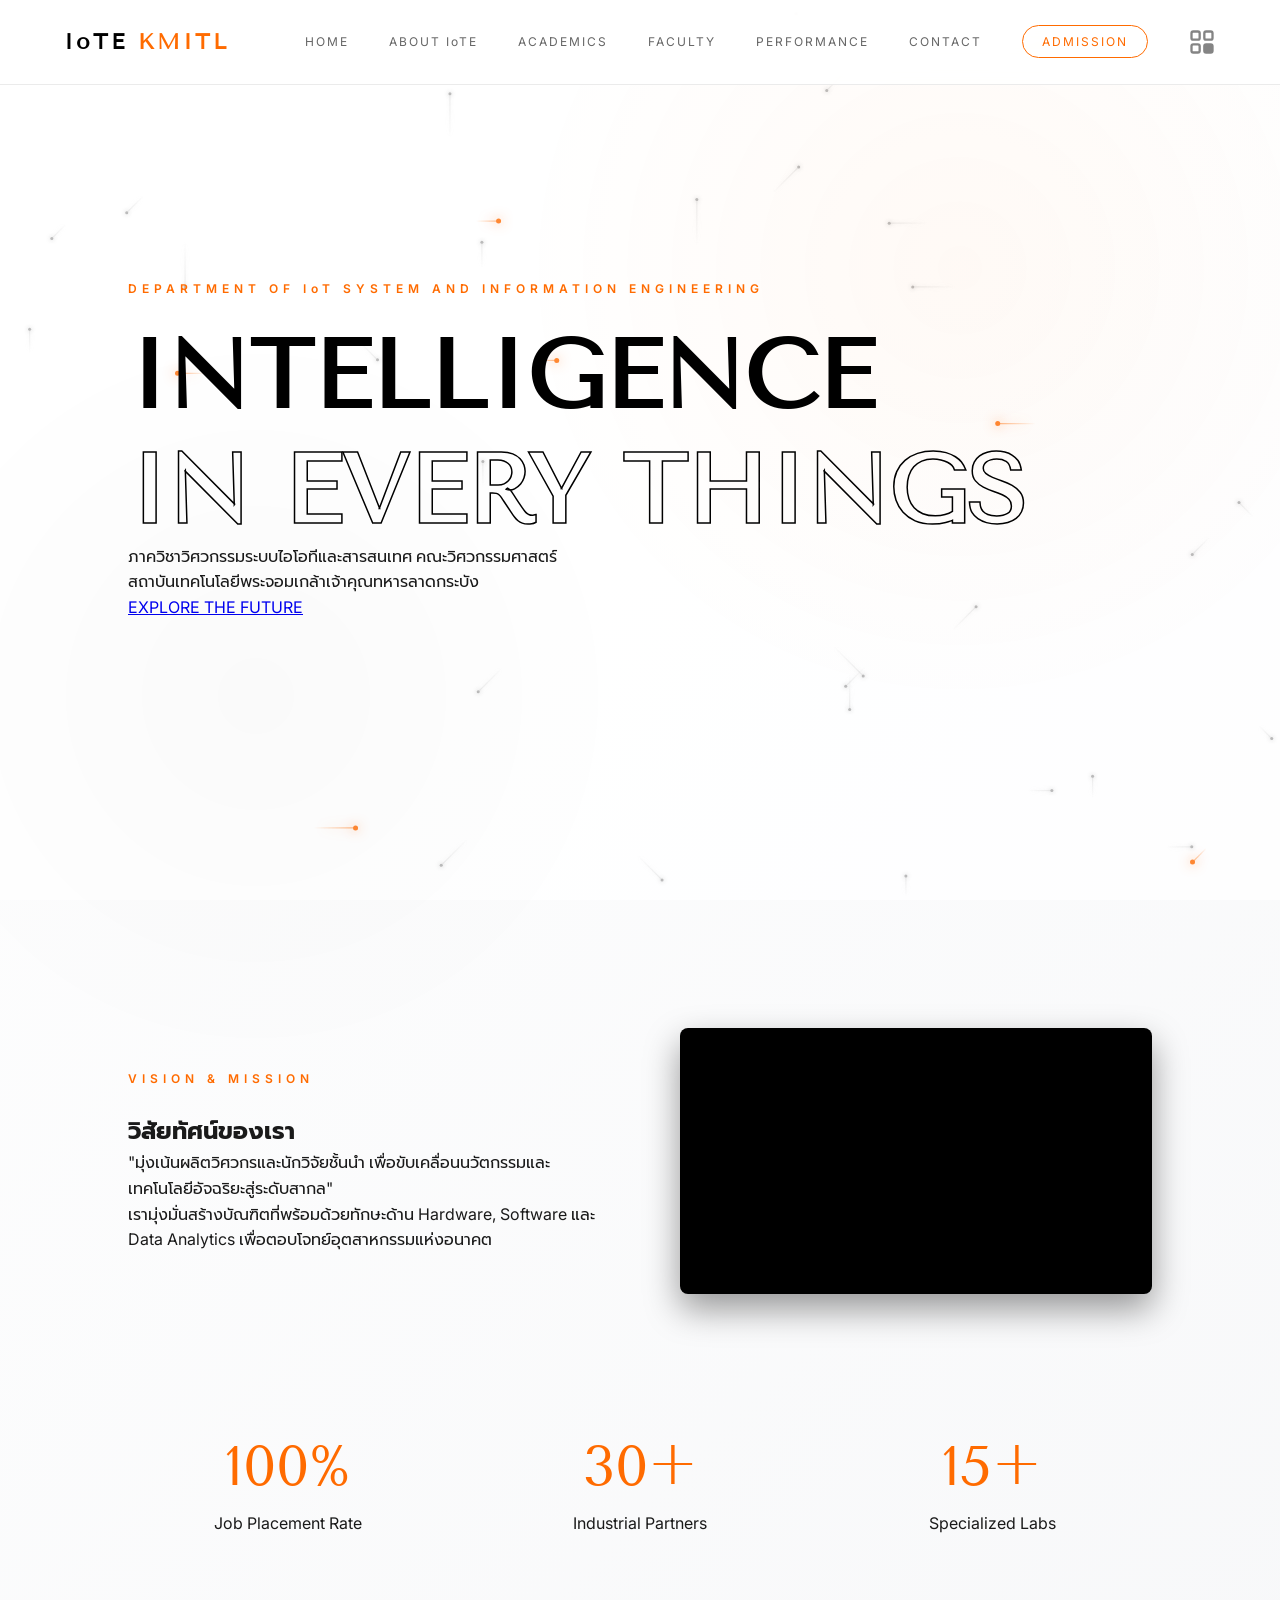
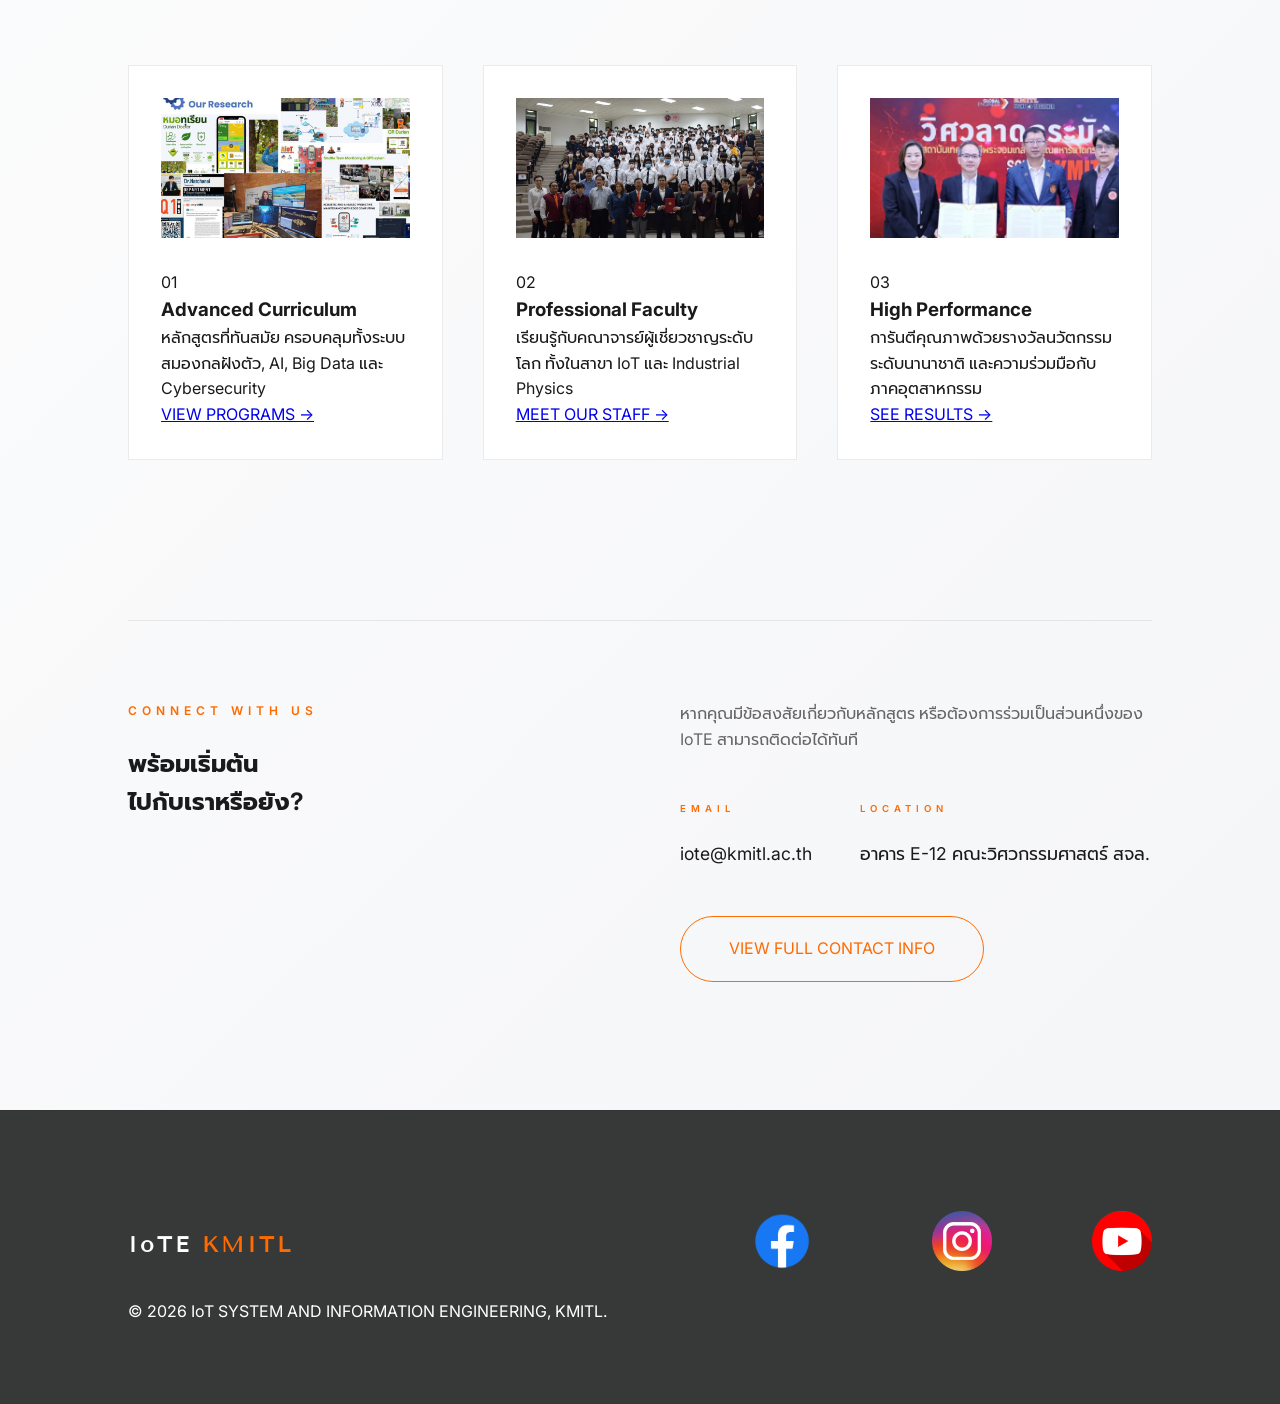
==== index.html @ aef11552 "Add files via upload" ====
<!DOCTYPE html>
<html lang="th">
<head>
    <meta charset="UTF-8">
    <meta name="viewport" content="width=device-width, initial-scale=1.0">
    <title>IoTE KMITL | Home - วิศวกรรมระบบไอโอทีและสารสนเทศ</title>
    <link href="https://fonts.googleapis.com/css2?family=Inter:wght@100;300;400;600&family=Tenor+Sans&family=Prompt:wght@200;400;600&display=swap" rel="stylesheet">
    <link rel="stylesheet" href="style.css">
</head>
<body>

    <canvas id="starfield"></canvas>
    <div class="glow-orb"></div>

    <nav>
    <div class="logo">IoTE <span>KMITL</span></div>
    <ul class="nav-links">
        <li><a href="index.html">HOME</a></li>
        <li><a href="about.html">ABOUT IoTE</a></li>
        <li><a href="academics.html">ACADEMICS</a></li>
        <li><a href="faculty.html">FACULTY</a></li>
        <li><a href="performance.html">PERFORMANCE</a></li>
        <li><a href="contact.html">CONTACT</a></li>
        <li><a href="admission.html" class="nav-btn">ADMISSION</a></li>
        <li>
            <a href="play.html" class="magic-portal" title="Intelligence Hub">
                <svg width="28" height="28" viewBox="0 0 24 24" fill="none" xmlns="http://www.w3.org/2000/svg">
                    <rect x="3" y="3" width="7" height="7" rx="1.5" stroke="currentColor" stroke-width="2"/>
                    <rect x="14" y="3" width="7" height="7" rx="1.5" stroke="currentColor" stroke-width="2"/>
                    <rect x="3" y="14" width="7" height="7" rx="1.5" stroke="currentColor" stroke-width="2"/>
                    <rect x="14" y="14" width="7" height="7" rx="1.5" stroke="currentColor" stroke-width="2" fill="currentColor"/>
                </svg>
            </a>
        </li>
    </ul>
</nav>

    <header class="hero">
        <div class="hero-content">
            <span class="label reveal">DEPARTMENT OF IoT SYSTEM AND INFORMATION ENGINEERING</span>
            <h1 class="reveal">INTELLIGENCE <br><span>IN EVERY THINGS</span></h1>
            <p class="reveal">ภาควิชาวิศวกรรมระบบไอโอทีและสารสนเทศ คณะวิศวกรรมศาสตร์ <br>สถาบันเทคโนโลยีพระจอมเกล้าเจ้าคุณทหารลาดกระบัง</p>
            <div class="hero-btns reveal">
                <a href="#intro" class="scroll-down-link">
                    EXPLORE THE FUTURE <br>
                    <span class="mouse"><span class="wheel"></span></span>
                </a>
            </div>
        </div>
    </header>

    <section id="intro" class="container">
        <div class="section-grid align-center">
            <div class="reveal">
                <span class="label">VISION & MISSION</span>
                <h2>วิสัยทัศน์ของเรา</h2>
                <p class="lead">"มุ่งเน้นผลิตวิศวกรและนักวิจัยชั้นนำ เพื่อขับเคลื่อนนวัตกรรมและเทคโนโลยีอัจฉริยะสู่ระดับสากล"</p>
                <p>เรามุ่งมั่นสร้างบัณฑิตที่พร้อมด้วยทักษะด้าน Hardware, Software และ Data Analytics เพื่อตอบโจทย์อุตสาหกรรมแห่งอนาคต</p>
            </div>
            
            <div class="reveal main-img" style="position: relative; padding-bottom: 56.25%; height: 0; overflow: hidden; border-radius: 8px; background: #000; box-shadow: 0 15px 35px rgba(0,0,0,0.4);">
                <iframe 
                    src="https://www.youtube.com/embed/yVEvCxeXNRc" 
                    style="position: absolute; top: 0; left: 0; width: 100%; height: 100%; border: 0;" 
                    title="IoTE KMITL YouTube Video" 
                    allow="accelerometer; autoplay; clipboard-write; encrypted-media; gyroscope; picture-in-picture; web-share" 
                    referrerpolicy="strict-origin-when-cross-origin" 
                    allowfullscreen>
                </iframe>
            </div>
        </div>

        <div class="stats-grid reveal">
            <div class="stat-item">
                <div class="stat-num">100%</div>
                <p>Job Placement Rate</p>
            </div>
            <div class="stat-item">
                <div class="stat-num">30+</div>
                <p>Industrial Partners</p>
            </div>
            <div class="stat-item">
                <div class="stat-num">15+</div>
                <p>Specialized Labs</p>
            </div>
        </div>

        <div class="grid-3">
            <div class="info-card reveal">
                <div class="card-image-box">
                    <span>[ PHOTO ]</span>
                    <img src="7.jpg" style="max-width:120%;" alt="" onerror="this.style.display='none'">
                </div>
                <div class="card-num">01</div>
                <h3>Advanced Curriculum</h3>
                <p>หลักสูตรที่ทันสมัย ครอบคลุมทั้งระบบสมองกลฝังตัว, AI, Big Data และ Cybersecurity</p>
                <a href="academics.html" class="card-link">VIEW PROGRAMS →</a>
            </div>
            
            <div class="info-card reveal" style="transition-delay: 0.1s;">
                <div class="card-image-box">
                    <span>[ PHOTO ]</span>
                    <img src="5.jpg" style="max-width:120%;" alt="" onerror="this.style.display='none'">
                </div>
                <div class="card-num">02</div>
                <h3>Professional Faculty</h3>
                <p>เรียนรู้กับคณาจารย์ผู้เชี่ยวชาญระดับโลก ทั้งในสาขา IoT และ Industrial Physics</p>
                <a href="faculty.html" class="card-link">MEET OUR STAFF →</a>
            </div>

            <div class="info-card reveal" style="transition-delay: 0.2s;">
                <div class="card-image-box">
                    <span>[ PHOTO ]</span>
                    <img src="6.jpg" style="max-width:120%;" alt="" onerror="this.style.display='none'">
                </div>
                <div class="card-num">03</div>
                <h3>High Performance</h3>
                <p>การันตีคุณภาพด้วยรางวัลนวัตกรรมระดับนานาชาติ และความร่วมมือกับภาคอุตสาหกรรม</p>
                <a href="performance.html" class="card-link">SEE RESULTS →</a>
            </div>
        </div>

        <div class="section-grid reveal" style="margin-top: 10rem; border-top: 1px solid var(--border); padding-top: 5rem;">
            <div>
                <span class="label">CONNECT WITH US</span>
                <h2>พร้อมเริ่มต้น<br>ไปกับเราหรือยัง?</h2>
            </div>
            <div>
                <p style="margin-bottom: 3rem; color: var(--dim-text);">หากคุณมีข้อสงสัยเกี่ยวกับหลักสูตร หรือต้องการร่วมเป็นส่วนหนึ่งของ IoTE สามารถติดต่อได้ทันที</p>
                <div style="display: flex; gap: 3rem; flex-wrap: wrap; margin-bottom: 3rem;">
                    <div>
                        <span class="label" style="font-size: 0.6rem;">EMAIL</span>
                        <p style="color: var(--text); font-size: 1.1rem; font-weight: 400;">iote@kmitl.ac.th</p>
                    </div>
                    <div>
                        <span class="label" style="font-size: 0.6rem;">LOCATION</span>
                        <p style="color: var(--text); font-size: 1.1rem; font-weight: 400;">อาคาร E-12 คณะวิศวกรรมศาสตร์ สจล.</p>
                    </div>
                </div>
                <a href="contact.html" class="nav-btn" style="padding: 1.2rem 3rem; display: inline-block;">VIEW FULL CONTACT INFO</a>
            </div>
        </div>
    </section>

    <footer>
        <div class="footer-content">
            <div class="logo">IoTE <span>KMITL</span></div>
            <div class="social-links">
    <a href=""><img src="Facebook.png" alt="Facebook" class="social-icon"></a>
    <a href="#"><img src="instagram.png" alt="LinkedIn" class="social-icon"></a>
    <a href="https://www.youtube.com/@iote_kmitl"><img src="Youtube.png" alt="YouTube" class="social-icon" style="width: 60px;"></a>
</div>
        </div>
        <div class="footer-bottom">
            <p>&copy; 2026 IoT SYSTEM AND INFORMATION ENGINEERING, KMITL.</p>
        </div>
    </footer>

    <script src="script.js"></script>
</body>
</html>
---- style.css ----
:root {
    --bg: #ffffff;
    --text: #1a1a1a;
    --accent: #ff6b00; /* สีส้ม KMITL ที่คุณตั้งไว้ */
    --dim-text: #666;
    --border: rgba(0, 0, 0, 0.08);
    --placeholder-bg: #f4f4f4;
}

/* --- ทุกอย่างคงเดิมตามโค้ดที่คุณส่งมา --- */
* { margin: 0; padding: 0; box-sizing: border-box; }
body { background-color: var(--bg); color: var(--text); font-family: 'Inter', 'Prompt', sans-serif; line-height: 1.6; overflow-x: hidden; }
#starfield { position: fixed; top: 0; left: 0; width: 100%; height: 100%; z-index: -2; background: #ffffff; }

/* --- LOGO & NAV (ใช้สีส้มที่ span และ hover) --- */
.logo { font-family: 'Tenor Sans', sans-serif; font-size: 1.4rem; font-weight: bold; letter-spacing: 3px; color: #000; }
.logo span { color: var(--accent); } /* ส้มที่คำว่า KMITL */

nav { position: fixed; top: 0; width: 100%; z-index: 1000; padding: 1.5rem 5%; display: flex; justify-content: space-between; align-items: center; backdrop-filter: blur(15px); border-bottom: 1px solid var(--border); background: rgba(255, 255, 255, 0.85); }
.nav-links { display: flex; list-style: none; gap: 2.5rem; }
.nav-links a { text-decoration: none; color: var(--dim-text); font-size: 0.75rem; letter-spacing: 2px; transition: 0.3s; }

/* เพิ่มสีส้มตอน Hover เมนู */
.nav-links a:hover, .nav-links a.active { color: var(--accent); } 

/* ปุ่ม Admission ปรับให้ขอบเป็นสีส้มเพื่อความเด่น */
.nav-btn { border: 1.5px solid var(--accent); padding: 0.5rem 1.2rem; border-radius: 50px; color: var(--accent) !important; text-decoration: none; transition: 0.3s; }
.nav-btn:hover { background: var(--accent); color: #fff !important; }

/* --- HERO --- */
.hero { height: 100vh; display: flex; align-items: center; padding: 0 10%; }
.label { color: var(--accent); font-size: 0.75rem; letter-spacing: 5px; margin-bottom: 1.5rem; display: block; font-weight: 600; }
h1 { font-family: 'Tenor Sans', sans-serif; font-size: clamp(3rem, 8vw, 6rem); line-height: 1.1; color: #000; }

/* ส่วนที่เป็นตัวหนังสือโปร่งแสง ให้ขอบเป็นสีส้มถ้าต้องการเน้น หรือปล่อยเป็นสีดำตามเดิมก็ได้ */
h1 span { display: block; margin-top: 10px; -webkit-text-stroke: 1.5px #000; -webkit-text-fill-color: transparent; }

/* --- IMAGE PLACEHOLDERS (คงเดิม) --- */
.image-placeholder {
    background-color: var(--placeholder-bg);
    
    display: flex;
    align-items: center;
    justify-content: center;
    overflow: hidden;
    position: relative;
    border-radius: 4px;
    color: #bbb;
    font-size: 0.8rem;
    letter-spacing: 1px;
}
.image-placeholder img {
    position: absolute;
    width: 100%;
    height: 100%;
    object-fit: cover;
    transition: transform 0.6s cubic-bezier(0.16, 1, 0.3, 1);
}
.image-placeholder:hover img { transform: scale(1.05); }

.main-img {
    aspect-ratio: 4/3;
    width: 100%;
    box-shadow: 20px 20px 60px rgba(0,0,0,0.05);
}

.card-image-box {
    width: 100%;
    aspect-ratio: 16/9;
    background: var(--placeholder-bg);
    margin-bottom: 2rem;
    display: flex;
    align-items: center;
    justify-content: center;
    color: #ccc;
    font-size: 0.7rem;
    overflow: hidden;
}

/* --- GRID & STATS (ใช้สีส้มที่ตัวเลข) --- */
.container { padding: 8rem 10%; }
.section-grid { display: grid; grid-template-columns: 1fr 1fr; gap: 5rem; }
.align-center { align-items: center; }
.stats-grid { display: grid; grid-template-columns: repeat(3, 1fr); gap: 2rem; margin: 8rem 0; text-align: center; }
.stat-num { font-size: 3.5rem; font-family: 'Tenor Sans', sans-serif; color: var(--accent); }

.grid-3 { display: grid; grid-template-columns: repeat(auto-fit, minmax(300px, 1fr)); gap: 2.5rem; margin-top: 6rem; }
.info-card { background: #fff; padding: 2rem; border: 1px solid var(--border); transition: 0.5s; }

/* ขอบการ์ดเปลี่ยนเป็นสีส้มเมื่อ Hover */
.info-card:hover { transform: translateY(-10px); border-color: var(--accent); }

/* --- FOOTER & REVEAL (คงเดิม) --- */
footer { padding: 5rem 10%; border-top: 1px solid var(--border); background-color: #373939; color: #fff; }
.footer-content { display: flex; justify-content: space-between; align-items: center; }
.reveal { opacity: 0; transform: translateY(30px); transition: 1.2s ease-out; }
.reveal.active { opacity: 1; transform: translateY(0); }
/* --- สำหรับ Logo ใน Header (ด้านบน) --- */
nav .logo {
    color: #000000; /* เปลี่ยนสีคำว่า IoTE ด้านบนตรงนี้ (ตัวอย่างนี้คือสีดำ) */
}

/* --- สำหรับ Logo ใน Footer (ด้านล่าง) --- */
footer .logo {
    color: #ffffff; /* เปลี่ยนสีคำว่า IoTE ด้านล่างตรงนี้ (ตัวอย่างนี้คือสีขาว) */
}

/* จัดกลุ่มไอคอนให้อยู่ในแนวนอนและมีช่องว่างห่างกันพอดี */
.social-links {
    display: flex;
    gap: 5rem; /* ระยะห่างระหว่างไอคอน ปรับลดเพิ่มได้ตามชอบ */
    align-items: center;
}

/* กำหนดขนาดของไอคอน */
.social-icon {
    width: 100px; /* ปรับขนาดความกว้างของไอคอน */
    height: auto;
    transition: transform 0.3s ease, opacity 0.3s ease;
}

/* ทำให้รูปไอคอนสว่างขึ้นหรือขยับนิดๆ เวลานำเมาส์ไปชี้ */
.social-links a:hover .social-icon {
    transform: scale(1.1); /* ขยายใหญ่ขึ้น 10% */
    opacity: 0.8;
}

/* --- 1. ปรับสีพื้นหลังหลักให้เป็นสีเทาอมขาวนิดๆ ดูผู้ดีและสบายตา --- */
body { 
    background: linear-gradient(135deg, #ffffff 0%, #f4f5f7 100%); 
    color: var(--text); 
    font-family: 'Inter', 'Prompt', sans-serif; 
    line-height: 1.6; 
    overflow-x: hidden; 
}

/* ลบโค้ด #starfield เดิมทิ้งไปได้เลยครับ */

/* --- 2. สร้างออร่าแสงสีส้ม KMITL แบบจางมากๆ (ไม่กวนสายตา) --- */
.glow-orb {
    position: fixed;
    top: -20vh;
    right: -10vw;
    width: 70vw;
    height: 70vw;
    /* แสงสีส้มจางๆ ความเข้มแค่ 4% */
    background: radial-gradient(circle, rgba(255, 107, 0, 0.04) 0%, rgba(255, 255, 255, 0) 70%);
    border-radius: 50%;
    z-index: -2;
    pointer-events: none;
    animation: pulseAura 20s ease-in-out infinite alternate;
}

/* --- 3. เพิ่มแสงอีกวงซ้ายล่าง เพื่อให้เว็บดูมีมิติสมดุล --- */
.glow-orb::after {
    content: '';
    position: fixed;
    bottom: -20vh;
    left: -10vw;
    width: 60vw;
    height: 60vw;
    /* แสงสีเทาจางๆ */
    background: radial-gradient(circle, rgba(0, 0, 0, 0.02) 0%, rgba(255, 255, 255, 0) 70%);
    border-radius: 50%;
    animation: pulseAura 15s ease-in-out infinite alternate-reverse;
}

/* --- 4. แอนิเมชันให้แสงขยับช้าๆ (ช้าจนแทบไม่สังเกตเห็น แต่ดูมีชีวิต) --- */
@keyframes pulseAura {
    0% { transform: scale(1) translate(0, 0); }
    100% { transform: scale(1.1) translate(-20px, 30px); }
}
/* สไตล์สำหรับ Magic Portal ในเมนู */
.magic-portal {
    display: flex;
    align-items: center;
    justify-content: center;
    color: var(--text);
    transition: all 0.3s ease;
    opacity: 0.8;
}
.magic-portal:hover {
    opacity: 1;
    transform: scale(1.1);
    color: var(--accent);
}

body { 
    /* พื้นหลังสีขาวอมเทานิดๆ ให้ดูหรูหรา */
    background-color: #fcfcfc; 
    color: var(--text); 
    font-family: 'Inter', 'Prompt', sans-serif; 
    line-height: 1.6; 
    overflow-x: hidden; 
}

#starfield { 
    position: fixed; 
    top: 0; 
    left: 0; 
    width: 100%; 
    height: 100%; 
    z-index: -2; 
    /* ทำให้แอนิเมชันดูจางลง ไม่กวนตัวหนังสือ */
    opacity: 0.8; 
    pointer-events: none;
}
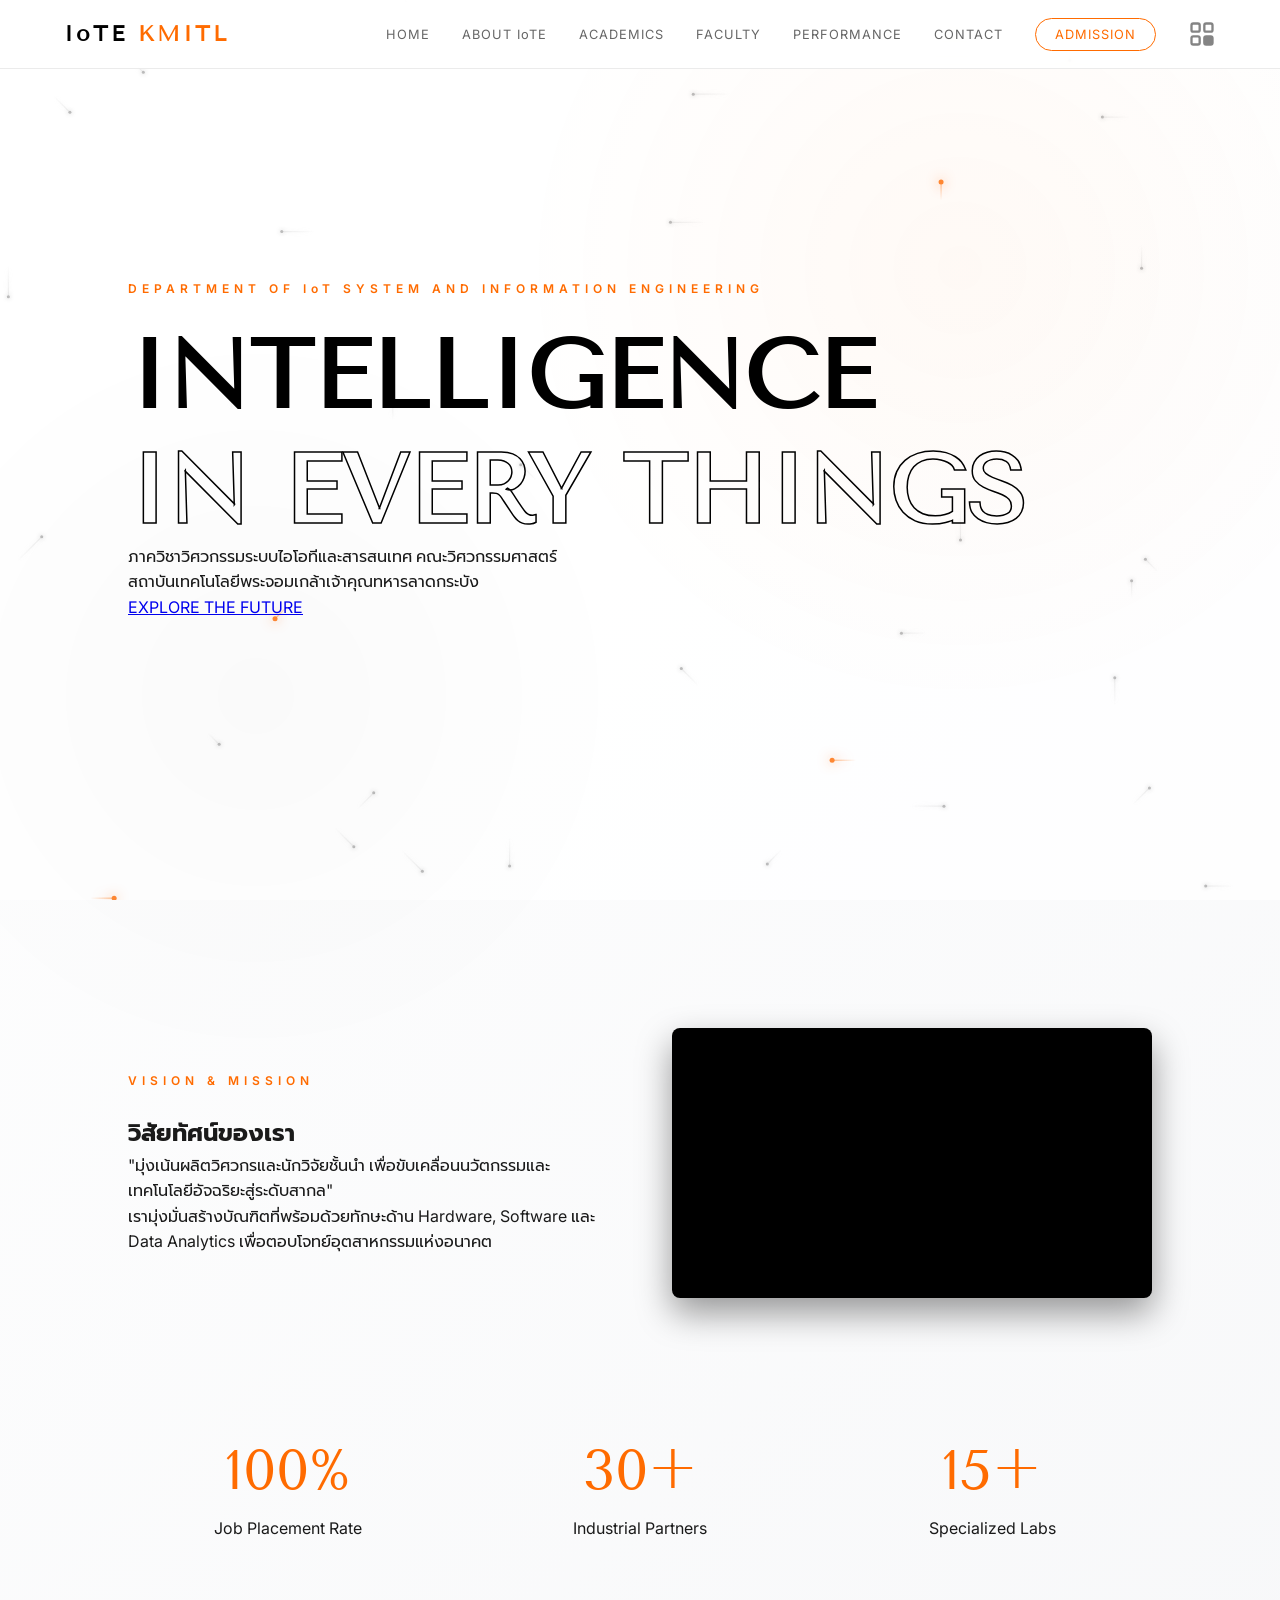
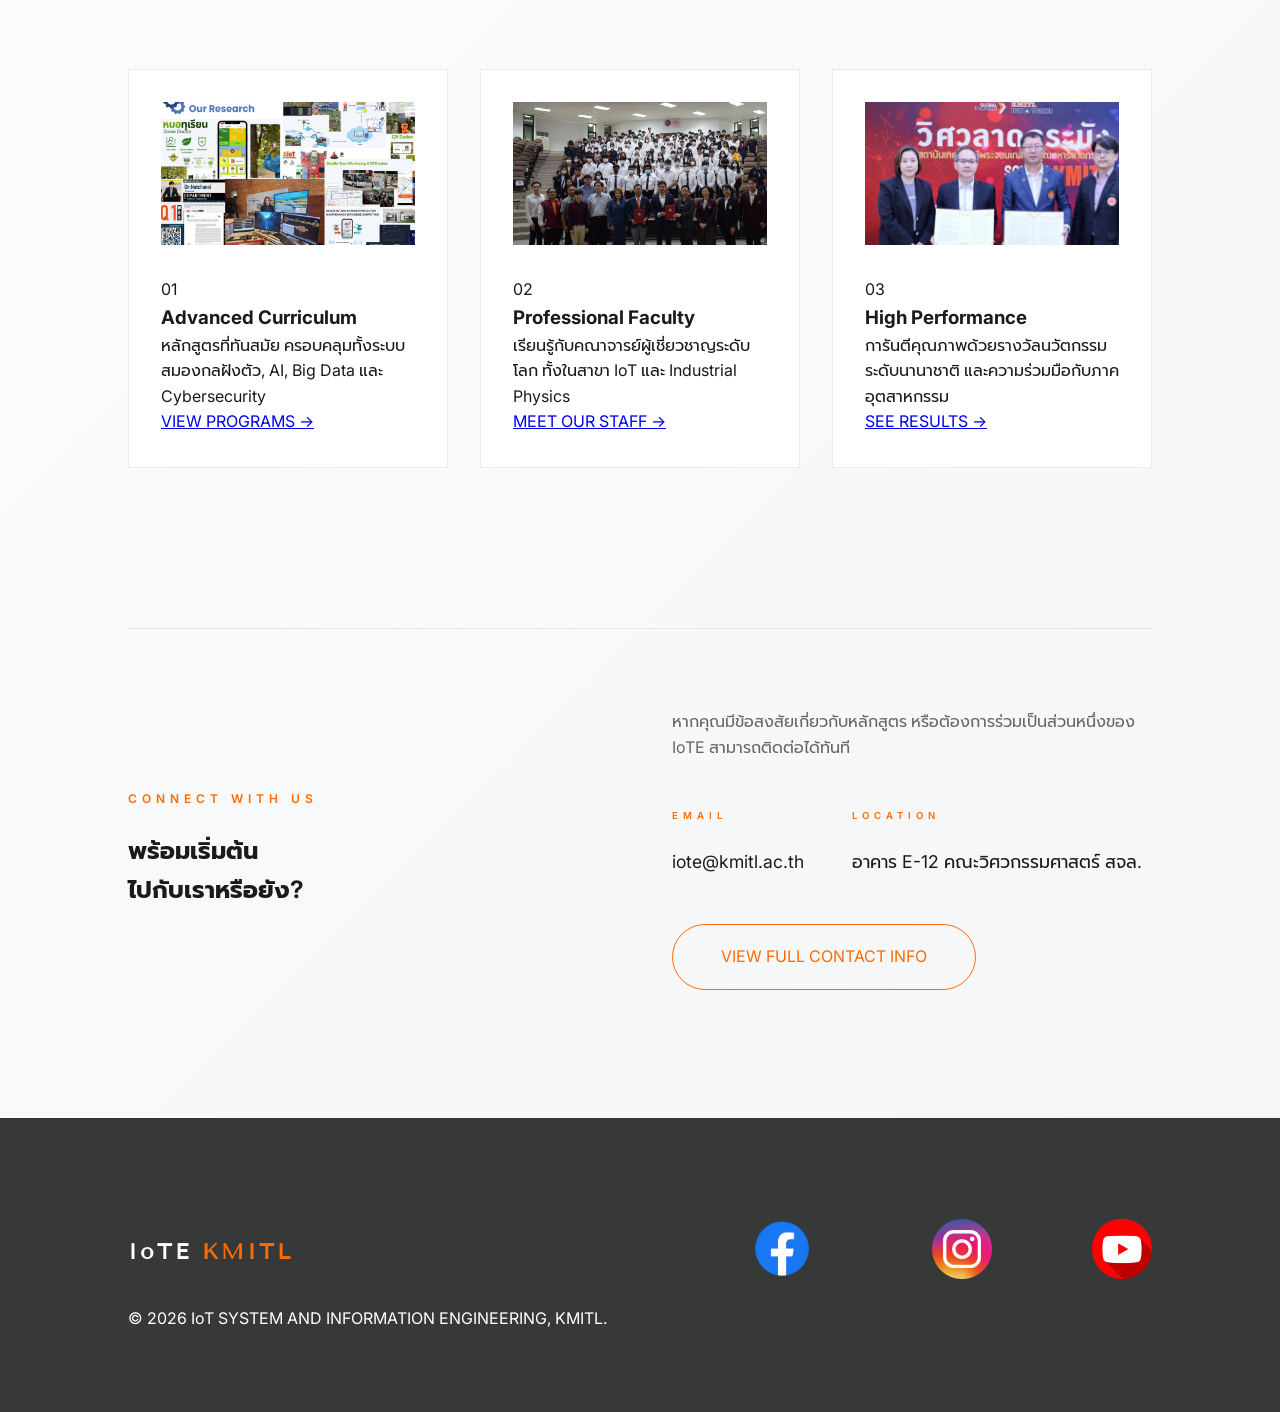
==== commit bf8be713: "Update index.html" ====
--- a/index.html
+++ b/index.html
@@ -14,6 +14,11 @@
 
     <nav>
     <div class="logo">IoTE <span>KMITL</span></div>
+        <div class="menu-toggle" id="mobile-menu">
+        <span class="bar"></span>
+        <span class="bar"></span>
+        <span class="bar"></span>
+    </div>
     <ul class="nav-links">
         <li><a href="index.html">HOME</a></li>
         <li><a href="about.html">ABOUT IoTE</a></li>
@@ -158,4 +163,5 @@
 
     <script src="script.js"></script>
 </body>
-</html>+
+</html>
--- a/style.css
+++ b/style.css
@@ -204,4 +204,149 @@
     /* ทำให้แอนิเมชันดูจางลง ไม่กวนตัวหนังสือ */
     opacity: 0.8; 
     pointer-events: none;
-}+}
+/* --- ส่วนที่ 1: ค่าพื้นฐานสำหรับทุกหน้าจอ (เน้น Desktop เป็นหลัก) --- */
+:root {
+    --bg: #fcfcfc;
+    --text: #1a1a1a;
+    --accent: #ff6b00;
+    --dim-text: #666;
+    --border: rgba(0, 0, 0, 0.08);
+}
+
+* { margin: 0; padding: 0; box-sizing: border-box; }
+
+body { 
+    background-color: var(--bg); 
+    color: var(--text); 
+    font-family: 'Inter', 'Prompt', sans-serif; 
+    overflow-x: hidden; 
+}
+
+/* Navigation - ปรับให้ยืดหยุ่น */
+nav { 
+    position: fixed; top: 0; width: 100%; z-index: 1000; 
+    padding: 1rem 5%; 
+    display: flex; justify-content: space-between; align-items: center; 
+    backdrop-filter: blur(15px); background: rgba(255, 255, 255, 0.85);
+    border-bottom: 1px solid var(--border);
+}
+
+.nav-links { display: flex; list-style: none; gap: 2rem; align-items: center; }
+.nav-links a { text-decoration: none; color: var(--dim-text); font-size: 0.8rem; letter-spacing: 1px; }
+
+/* Grid System - จุดสำคัญที่ทำให้คอมไม่เพี้ยน */
+.section-grid { 
+    display: grid; 
+    grid-template-columns: 1fr 1fr; /* คอมพิวเตอร์แบ่ง 2 คอลัมน์ */
+    gap: 4rem; 
+    align-items: center;
+}
+
+.grid-3 { 
+    display: grid; 
+    grid-template-columns: repeat(3, 1fr); /* คอมพิวเตอร์แบ่ง 3 คอลัมน์ */
+    gap: 2rem; 
+}
+
+/* --- ส่วนที่ 2: ปรับแต่งเมื่อเปิดในมือถือ (หน้าจอเล็กกว่า 768px) --- */
+@media (max-width: 768px) {
+    nav {
+        padding: 1rem 3%;
+    }
+
+    .nav-links {
+        display: none; /* ซ่อนเมนูตัวหนังสือในมือถือเพื่อไม่ให้เบียดกัน */
+    }
+
+    .hero {
+        padding: 0 5%;
+        text-align: center;
+        height: auto;
+        padding-top: 120px;
+        padding-bottom: 50px;
+    }
+
+    h1 {
+        font-size: 2.5rem; /* ลดขนาดตัวอักษรหัวข้อ */
+    }
+
+    /* เปลี่ยนจาก 2 คอลัมน์ เป็น 1 คอลัมน์ เพื่อให้รูปไม่บีบจนเล็ก */
+    .section-grid {
+        grid-template-columns: 1fr;
+        gap: 2rem;
+    }
+
+    /* เปลี่ยนจาก 3 คอลัมน์ เป็น 1 คอลัมน์ */
+    .grid-3 {
+        grid-template-columns: 1fr;
+    }
+
+    .container {
+        padding: 4rem 5%;
+    }
+
+    .stats-grid {
+        grid-template-columns: 1fr; /* สถิติเรียงแถวเดี่ยว */
+        gap: 2rem;
+    }
+
+    .footer-content {
+        flex-direction: column;
+        gap: 2rem;
+        text-align: center;
+    }
+
+    .social-links {
+        justify-content: center;
+        gap: 2rem;
+    }
+    .menu-toggle {
+    display: none;
+    cursor: pointer;
+    flex-direction: column;
+    gap: 6px;
+}
+
+.menu-toggle .bar {
+    width: 25px;
+    height: 3px;
+    background-color: var(--text);
+    transition: 0.3s;
+}
+
+/* ปรับแต่งเมนูเมื่อเปิดในมือถือ (Screen < 768px) */
+@media (max-width: 768px) {
+    .menu-toggle {
+        display: flex; /* แสดงปุ่ม 3 ขีดในมือถือ */
+    }
+
+    .nav-links {
+        display: flex; /* เปลี่ยนจาก none เป็น flex */
+        flex-direction: column;
+        position: absolute;
+        top: 70px; /* ให้ลงมาจากแถบ Navbar */
+        left: -100%; /* ซ่อนไว้ทางซ้ายก่อน */
+        width: 100%;
+        background: rgba(255, 255, 255, 0.98);
+        height: 100vh;
+        text-align: center;
+        transition: 0.4s;
+        padding-top: 2rem;
+        box-shadow: 0 10px 15px rgba(0,0,0,0.05);
+    }
+
+    /* เมื่อสั่งให้เมนู Active (กดปุ่มแล้ว) */
+    .nav-links.active {
+        left: 0; /* เลื่อนออกมาจากทางซ้าย */
+    }
+
+    .nav-links li {
+        margin: 1.5rem 0;
+    }
+
+    .nav-links a {
+        font-size: 1.2rem; /* ขยายตัวอักษรให้กดง่ายในมือถือ */
+    }
+}
+
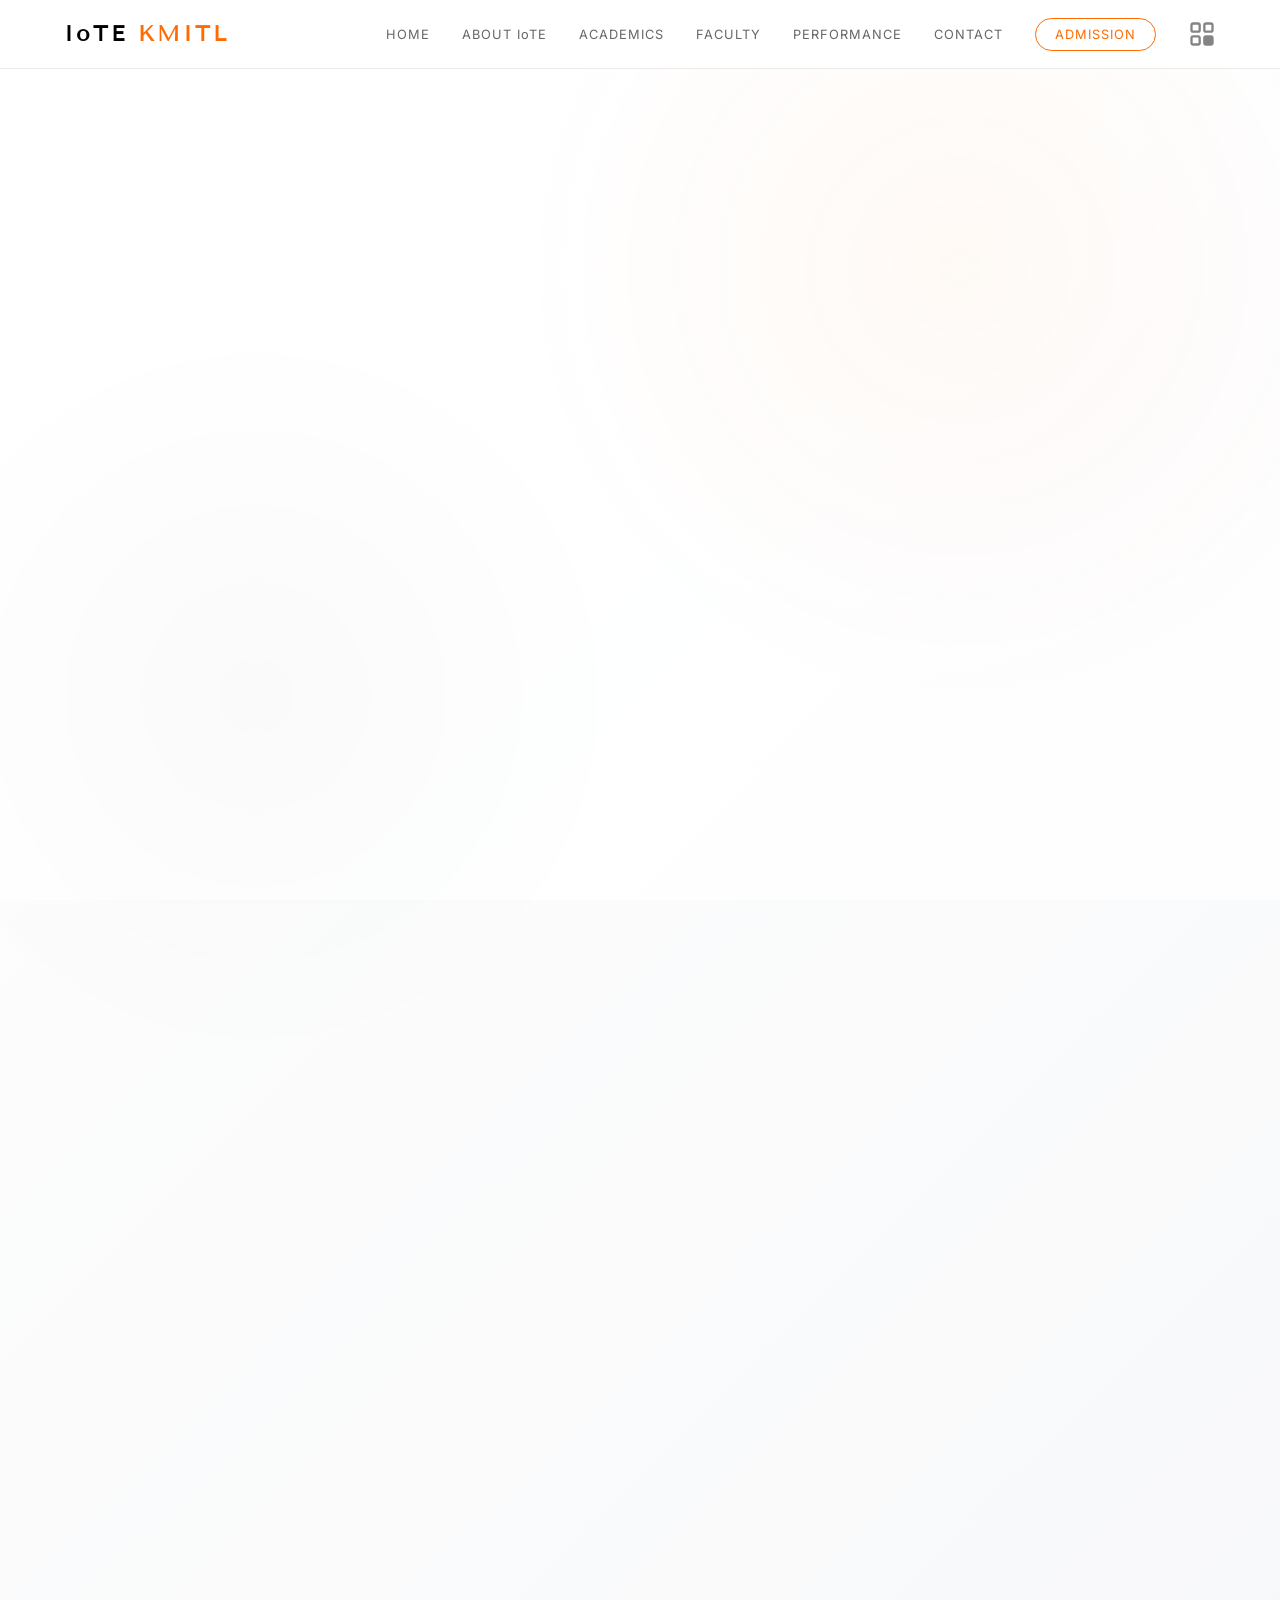
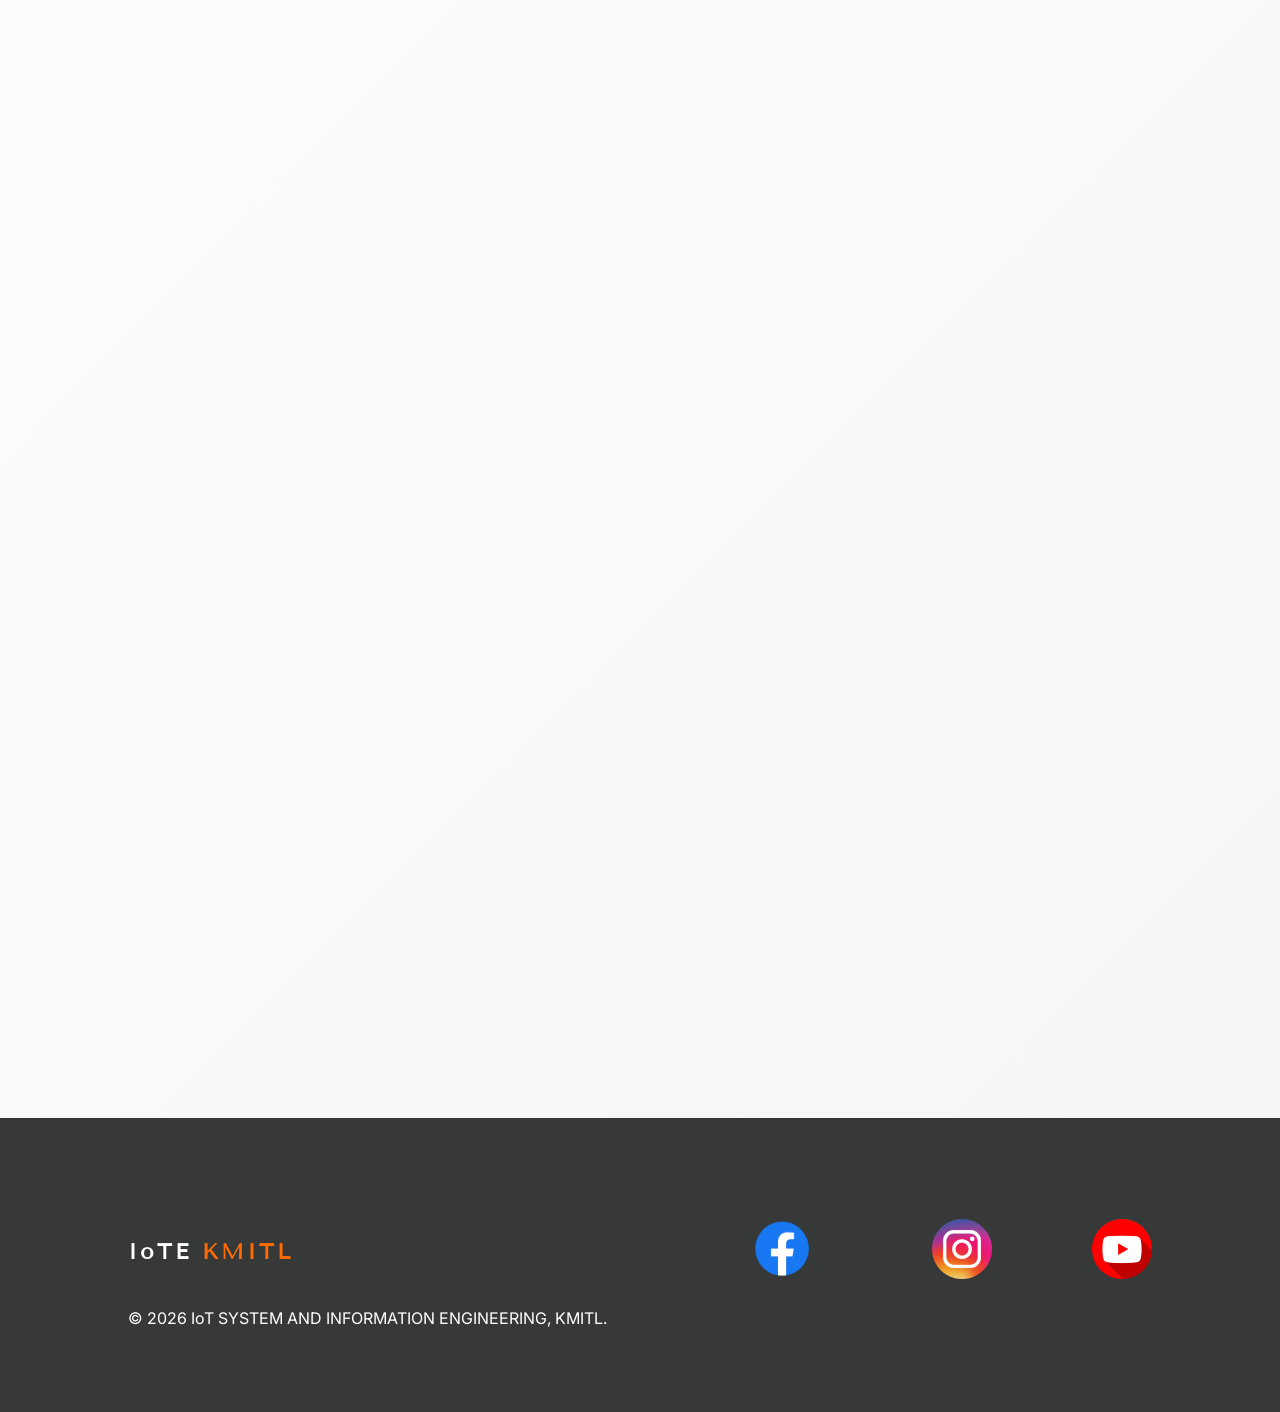
==== commit 8bfe4924: "Update index.html" ====
--- a/index.html
+++ b/index.html
@@ -14,11 +14,6 @@
 
     <nav>
     <div class="logo">IoTE <span>KMITL</span></div>
-        <div class="menu-toggle" id="mobile-menu">
-        <span class="bar"></span>
-        <span class="bar"></span>
-        <span class="bar"></span>
-    </div>
     <ul class="nav-links">
         <li><a href="index.html">HOME</a></li>
         <li><a href="about.html">ABOUT IoTE</a></li>
